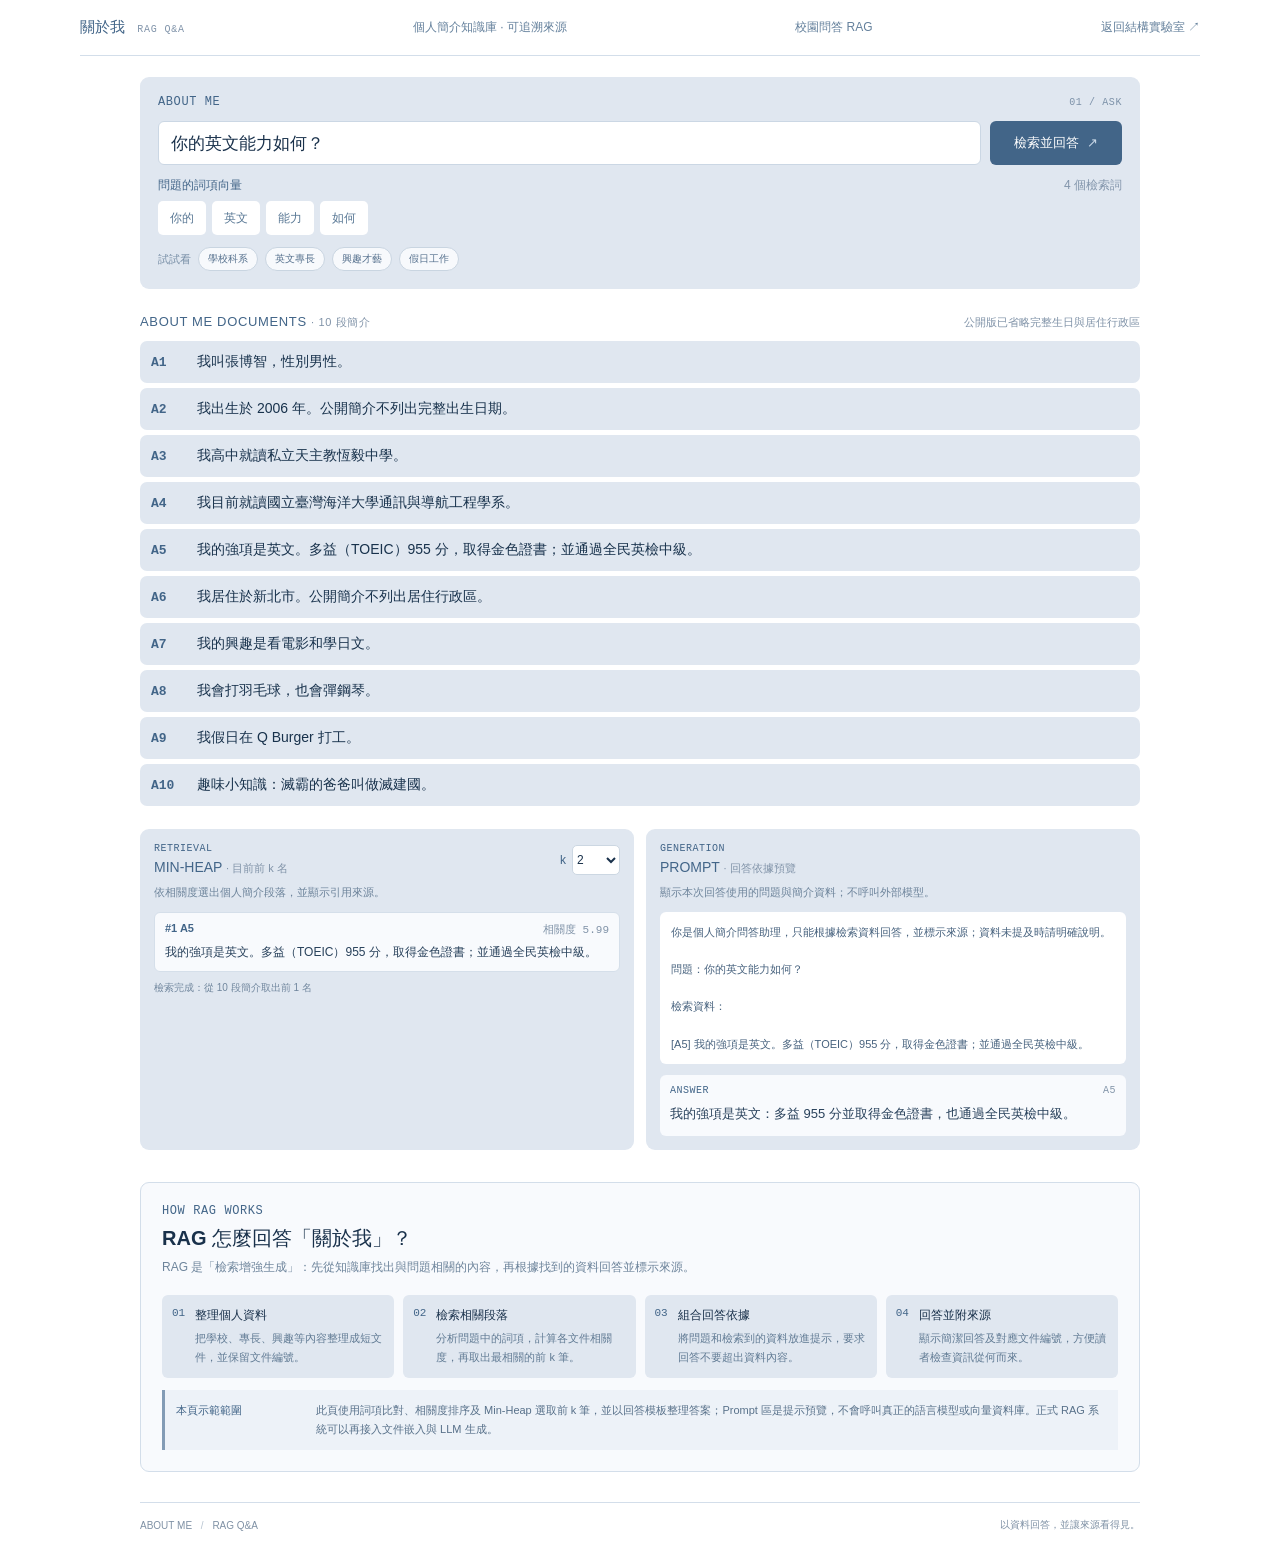
==== about-me/index.html @ 183cc16a "Add about me RAG Q&A page Co-authored-by: Copilot <223556219+Copilot@users.noreply.github.com>" ====
<!doctype html>
<html lang="zh-Hant">
  <head>
    <meta charset="UTF-8" />
    <meta name="viewport" content="width=device-width, initial-scale=1.0" />
    <meta name="theme-color" content="#f4f6f9" />
    <meta name="description" content="以個人簡介為知識庫的 RAG 問答示範，回答張博智的學經歷、專長與興趣。" />
    <title>關於我 | RAG 問答</title>
    <link rel="stylesheet" href="./styles.css" />
    <script src="./app.js" defer></script>
  </head>
  <body>
    <header class="topbar">
      <a class="brand" href="../" aria-label="返回結構實驗室">關於我 <span>RAG Q&A</span></a>
      <span class="topbar-note">個人簡介知識庫 · 可追溯來源</span>
      <a class="back-link" href="../campus-rag/">校園問答 RAG</a>
      <a class="back-link" href="../">返回結構實驗室 <span aria-hidden="true">↗</span></a>
    </header>

    <main>
      <section class="question-panel" aria-labelledby="question-title">
        <div class="eyebrow">ABOUT ME <span>01 / ASK</span></div>
        <form id="question-form">
          <label class="sr-only" for="question-input">關於我的問題</label>
          <div class="ask-row">
            <input id="question-input" type="text" value="你的英文能力如何？" autocomplete="off" />
            <button type="submit">檢索並回答 <span aria-hidden="true">↗</span></button>
          </div>
          <div class="vector-heading">
            <span>問題的詞項向量</span>
            <span id="vector-status">尚未計算</span>
          </div>
          <div id="query-terms" class="query-terms" aria-live="polite">
            <span class="term-placeholder">送出問題後顯示檢索詞項</span>
          </div>
          <div class="suggestions" aria-label="範例問題">
            <span>試試看</span>
            <button type="button" data-question="你讀哪間大學、什麼科系？">學校科系</button>
            <button type="button" data-question="你的英文能力如何？">英文專長</button>
            <button type="button" data-question="你有哪些興趣和才藝？">興趣才藝</button>
            <button type="button" data-question="你假日做什麼工作？">假日工作</button>
          </div>
        </form>
      </section>

      <section class="documents-section" aria-labelledby="documents-title">
        <div class="section-heading">
          <h1 id="documents-title">ABOUT ME DOCUMENTS <span>· 10 段簡介</span></h1>
          <span>公開版已省略完整生日與居住行政區</span>
        </div>
        <ol id="document-list" class="document-list"></ol>
      </section>

      <section class="pipeline" aria-label="個人簡介 RAG 檢索與回答">
        <article class="result-card heap-card">
          <div class="card-heading">
            <div><span class="eyebrow">RETRIEVAL</span><h2>MIN-HEAP <span>· 目前前 k 名</span></h2></div>
            <label for="top-k">k
              <select id="top-k" aria-label="檢索文件數量">
                <option value="1">1</option>
                <option value="2" selected>2</option>
              </select>
            </label>
          </div>
          <p class="card-description">依相關度選出個人簡介段落，並顯示引用來源。</p>
          <div id="retrieved-list" class="retrieved-list" aria-live="polite"></div>
          <div id="retrieval-status" class="card-foot" role="status">準備檢索</div>
        </article>

        <article class="result-card prompt-card">
          <div class="card-heading">
            <div><span class="eyebrow">GENERATION</span><h2>PROMPT <span>· 回答依據預覽</span></h2></div>
          </div>
          <p class="card-description">顯示本次回答使用的問題與簡介資料；不呼叫外部模型。</p>
          <pre id="prompt-output" class="prompt-output">送出問題後顯示檢索來源與回答規則。</pre>
          <div class="answer-wrap">
            <div class="answer-heading"><span>ANSWER</span><span id="answer-source">等待檢索</span></div>
            <p id="answer-output" class="answer-output">送出問題，看看我如何根據簡介資料回答。</p>
          </div>
        </article>
      </section>

      <section class="rag-guide" aria-labelledby="rag-guide-title">
        <div class="guide-heading">
          <span class="eyebrow">HOW RAG WORKS</span>
          <h2 id="rag-guide-title">RAG 怎麼回答「關於我」？</h2>
          <p>RAG 是「檢索增強生成」：先從知識庫找出與問題相關的內容，再根據找到的資料回答並標示來源。</p>
        </div>
        <ol class="rag-steps">
          <li><span class="step-number">01</span><div><h3>整理個人資料</h3><p>把學校、專長、興趣等內容整理成短文件，並保留文件編號。</p></div></li>
          <li><span class="step-number">02</span><div><h3>檢索相關段落</h3><p>分析問題中的詞項，計算各文件相關度，再取出最相關的前 k 筆。</p></div></li>
          <li><span class="step-number">03</span><div><h3>組合回答依據</h3><p>將問題和檢索到的資料放進提示，要求回答不要超出資料內容。</p></div></li>
          <li><span class="step-number">04</span><div><h3>回答並附來源</h3><p>顯示簡潔回答及對應文件編號，方便讀者檢查資訊從何而來。</p></div></li>
        </ol>
        <aside class="demo-note"><strong>本頁示範範圍</strong><span>此頁使用詞項比對、相關度排序及 Min-Heap 選取前 k 筆，並以回答模板整理答案；Prompt 區是提示預覽，不會呼叫真正的語言模型或向量資料庫。正式 RAG 系統可以再接入文件嵌入與 LLM 生成。</span></aside>
      </section>
    </main>

    <footer><span>ABOUT ME <span class="footer-sep">/</span> RAG Q&A</span><span>以資料回答，並讓來源看得見。</span></footer>
  </body>
</html>
---- about-me/styles.css ----
@import url("../campus-rag/styles.css");

.suggestions button { font-size: 10px; }
.section-heading > span { text-align: right; }

@media (max-width: 700px) {
  .section-heading > span { max-width: 150px; }
}
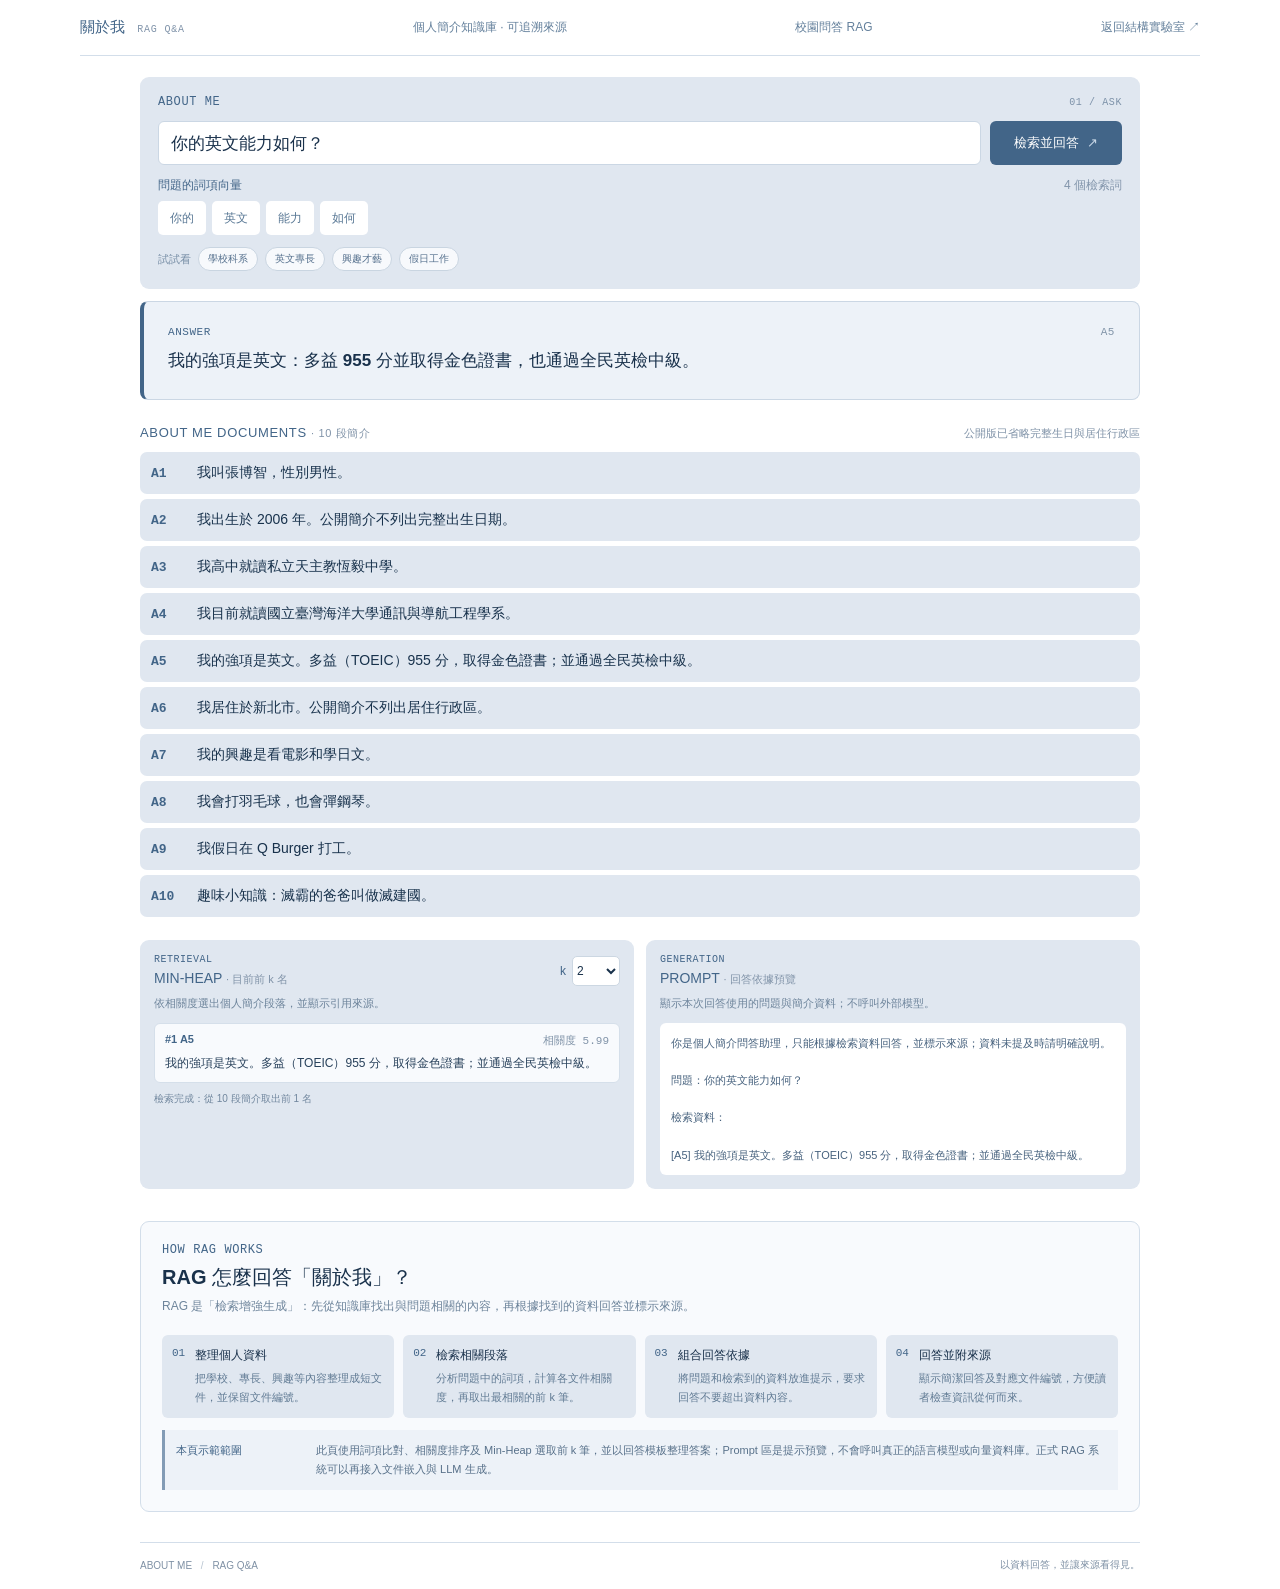
==== commit e0e19857: "Move about me answer below question Co-authored-by: Copilot <223556219+Copilot@users.noreply.github." ====
--- a/about-me/index.html
+++ b/about-me/index.html
@@ -43,6 +43,13 @@
         </form>
       </section>
 
+      <section class="answer-panel" aria-label="回答">
+        <div class="answer-wrap">
+          <div class="answer-heading"><span>ANSWER</span><span id="answer-source">等待檢索</span></div>
+          <p id="answer-output" class="answer-output">送出問題，看看我如何根據簡介資料回答。</p>
+        </div>
+      </section>
+
       <section class="documents-section" aria-labelledby="documents-title">
         <div class="section-heading">
           <h1 id="documents-title">ABOUT ME DOCUMENTS <span>· 10 段簡介</span></h1>
@@ -73,10 +80,6 @@
           </div>
           <p class="card-description">顯示本次回答使用的問題與簡介資料；不呼叫外部模型。</p>
           <pre id="prompt-output" class="prompt-output">送出問題後顯示檢索來源與回答規則。</pre>
-          <div class="answer-wrap">
-            <div class="answer-heading"><span>ANSWER</span><span id="answer-source">等待檢索</span></div>
-            <p id="answer-output" class="answer-output">送出問題，看看我如何根據簡介資料回答。</p>
-          </div>
         </article>
       </section>
 
--- a/about-me/styles.css
+++ b/about-me/styles.css
@@ -2,7 +2,13 @@
 
 .suggestions button { font-size: 10px; }
 .section-heading > span { text-align: right; }
+.answer-panel { margin-top: 12px; padding: 14px; border: 1px solid #cbd7e4; border-left: 4px solid var(--blue); border-radius: 8px; background: #edf2f8; }
+.answer-panel .answer-wrap { margin: 0; background: transparent; }
+.answer-panel .answer-heading { font-size: 11px; }
+.answer-panel .answer-output { margin-top: 9px; color: var(--ink); font-size: 17px; font-weight: 600; line-height: 1.65; }
 
 @media (max-width: 700px) {
   .section-heading > span { max-width: 150px; }
+  .answer-panel { padding: 12px; }
+  .answer-panel .answer-output { font-size: 15px; }
 }
